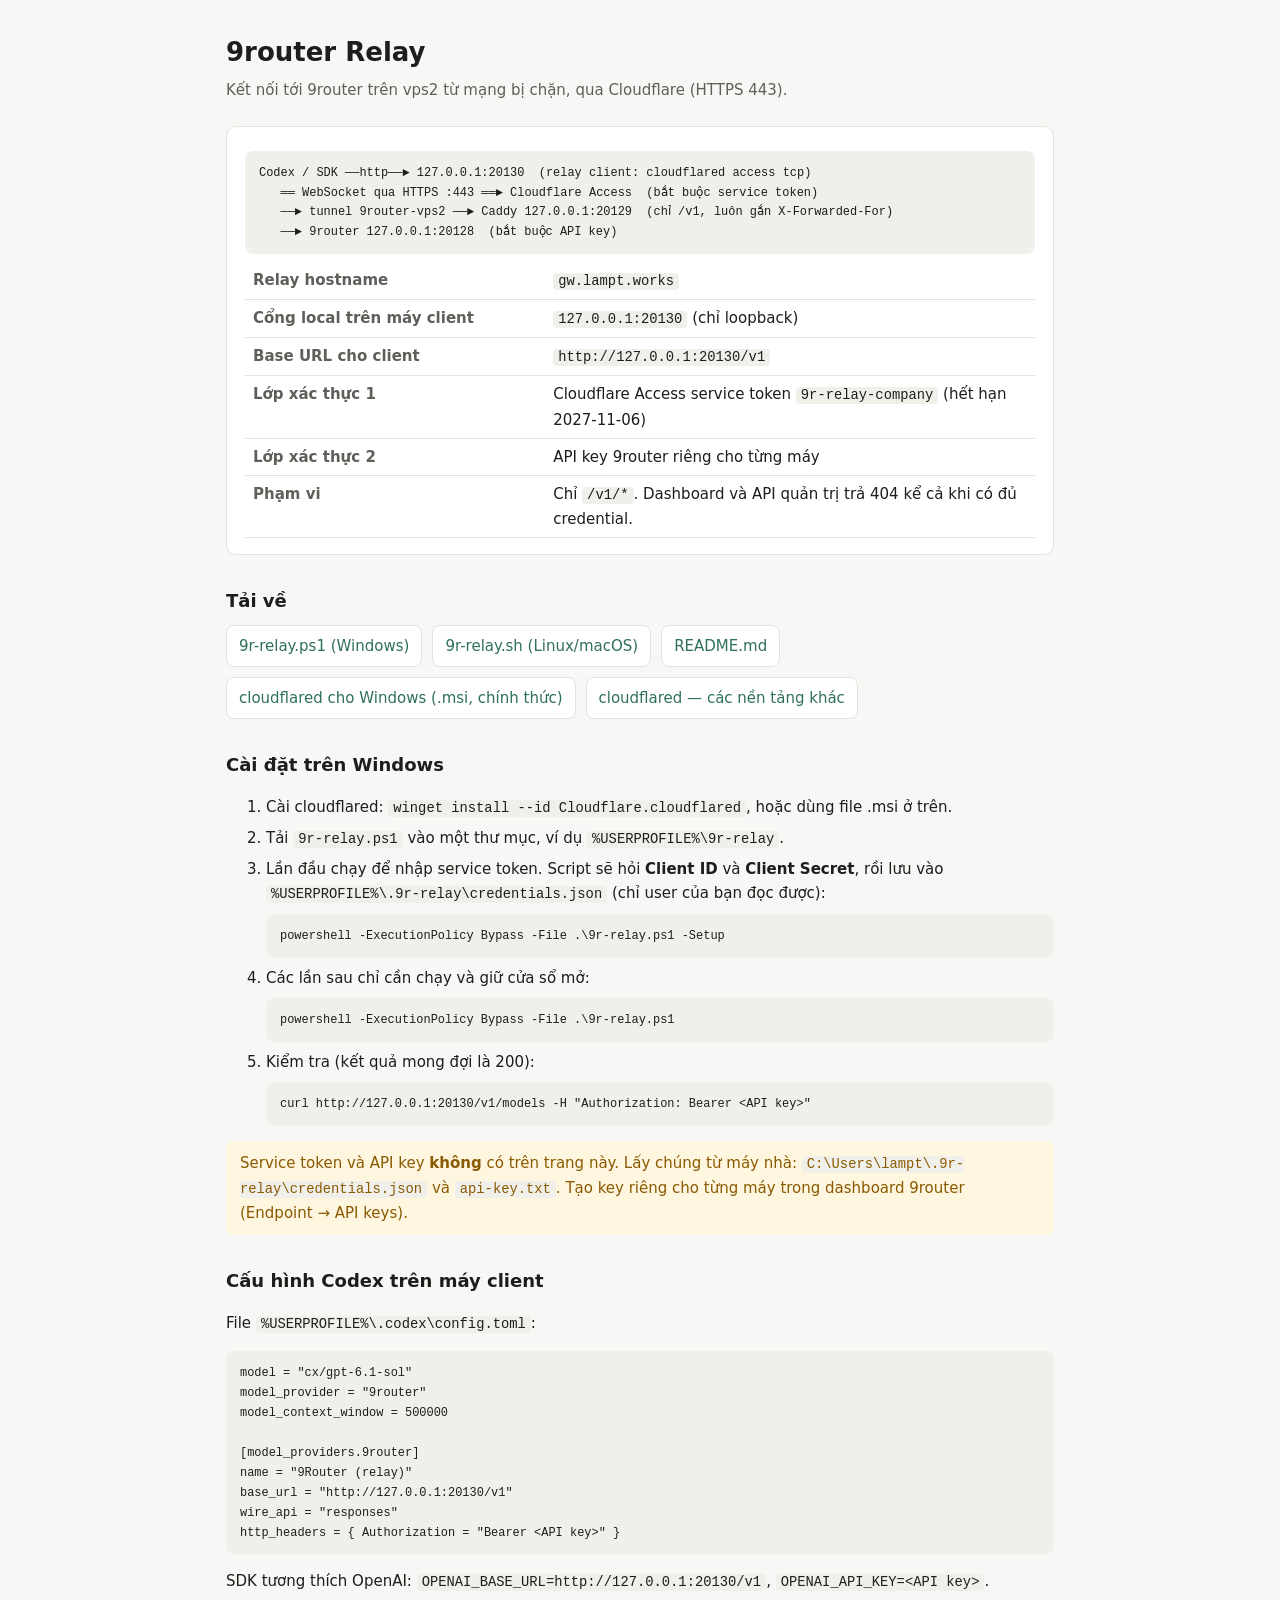
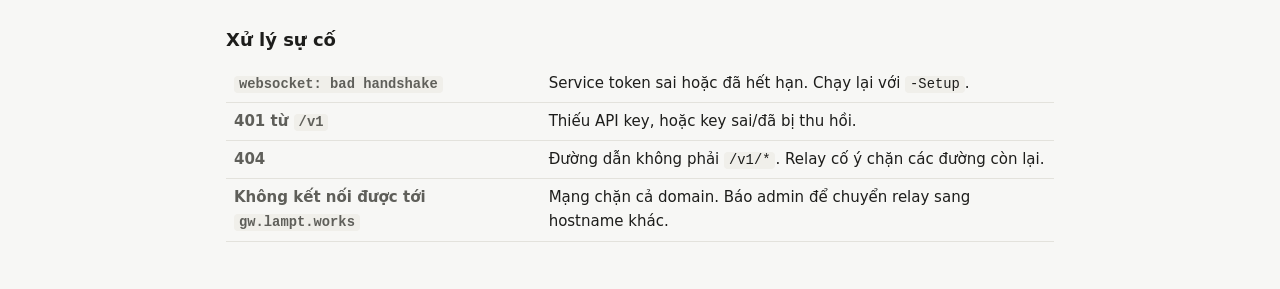
==== deploy/vps/manage/relay/index.html @ c33e1a71 "feat(deploy): Cockpit admin on manage.lampt.works with 9router/relay page - Cockpit bound to loopbac" ====
<!doctype html>
<html lang="vi">
<head>
<meta charset="utf-8">
<meta name="viewport" content="width=device-width, initial-scale=1">
<title>9router Relay</title>
<style>
:root{--bg:#f7f7f5;--fg:#1d1d1b;--muted:#5f5f5a;--card:#fff;--line:#e3e2dc;--accent:#2f6f5e;--code:#f0efea;--warn:#8a5a00;--warnbg:#fff6e0}
@media (prefers-color-scheme:dark){:root:not([data-theme="light"]){--bg:#161615;--fg:#ecebe6;--muted:#a5a49c;--card:#1f1f1d;--line:#33332f;--accent:#7cc4ad;--code:#2a2a27;--warn:#f2c46b;--warnbg:#2e2614}}
:root[data-theme="dark"]{--bg:#161615;--fg:#ecebe6;--muted:#a5a49c;--card:#1f1f1d;--line:#33332f;--accent:#7cc4ad;--code:#2a2a27;--warn:#f2c46b;--warnbg:#2e2614}
*{box-sizing:border-box}
body{margin:0;background:var(--bg);color:var(--fg);font:15px/1.6 system-ui,-apple-system,"Segoe UI",Roboto,sans-serif}
main{max-width:860px;margin:0 auto;padding:32px 16px 64px}
h1{font-size:26px;margin:0 0 4px}h2{font-size:18px;margin:32px 0 10px}
.sub{color:var(--muted);margin:0 0 24px}
.card{background:var(--card);border:1px solid var(--line);border-radius:10px;padding:16px 18px;margin:12px 0}
pre{background:var(--code);border-radius:8px;padding:12px 14px;overflow-x:auto;font:13px/1.5 ui-monospace,SFMono-Regular,Consolas,monospace;margin:8px 0}
code{font-family:ui-monospace,SFMono-Regular,Consolas,monospace;font-size:.92em;background:var(--code);padding:1px 5px;border-radius:4px}
pre code{background:none;padding:0}
table{border-collapse:collapse;width:100%}
td,th{text-align:left;padding:6px 8px;border-bottom:1px solid var(--line);vertical-align:top}
th{color:var(--muted);font-weight:600;width:38%}
a{color:var(--accent)}
.dl{display:flex;flex-wrap:wrap;gap:10px}
.dl a{display:inline-block;border:1px solid var(--line);background:var(--card);border-radius:8px;padding:8px 12px;text-decoration:none}
.warn{background:var(--warnbg);color:var(--warn);border-radius:8px;padding:10px 14px}
ol li{margin:6px 0}
</style>
</head>
<body>
<main>
<h1>9router Relay</h1>
<p class="sub">Kết nối tới 9router trên vps2 từ mạng bị chặn, qua Cloudflare (HTTPS 443).</p>

<div class="card">
<pre><code>Codex / SDK ──http──► 127.0.0.1:20130  (relay client: cloudflared access tcp)
   ══ WebSocket qua HTTPS :443 ══► Cloudflare Access  (bắt buộc service token)
   ──► tunnel 9router-vps2 ──► Caddy 127.0.0.1:20129  (chỉ /v1, luôn gắn X-Forwarded-For)
   ──► 9router 127.0.0.1:20128  (bắt buộc API key)</code></pre>
<table>
<tr><th>Relay hostname</th><td><code>gw.lampt.works</code></td></tr>
<tr><th>Cổng local trên máy client</th><td><code>127.0.0.1:20130</code> (chỉ loopback)</td></tr>
<tr><th>Base URL cho client</th><td><code>http://127.0.0.1:20130/v1</code></td></tr>
<tr><th>Lớp xác thực 1</th><td>Cloudflare Access service token <code>9r-relay-company</code> (hết hạn 2027-11-06)</td></tr>
<tr><th>Lớp xác thực 2</th><td>API key 9router riêng cho từng máy</td></tr>
<tr><th>Phạm vi</th><td>Chỉ <code>/v1/*</code>. Dashboard và API quản trị trả 404 kể cả khi có đủ credential.</td></tr>
</table>
</div>

<h2>Tải về</h2>
<div class="dl">
<a href="download/9r-relay.ps1" download>9r-relay.ps1 (Windows)</a>
<a href="download/9r-relay.sh" download>9r-relay.sh (Linux/macOS)</a>
<a href="download/README.md" download>README.md</a>
<a href="https://github.com/cloudflare/cloudflared/releases/latest/download/cloudflared-windows-amd64.msi">cloudflared cho Windows (.msi, chính thức)</a>
<a href="https://github.com/cloudflare/cloudflared/releases/latest">cloudflared — các nền tảng khác</a>
</div>

<h2>Cài đặt trên Windows</h2>
<ol>
<li>Cài cloudflared: <code>winget install --id Cloudflare.cloudflared</code>, hoặc dùng file .msi ở trên.</li>
<li>Tải <code>9r-relay.ps1</code> vào một thư mục, ví dụ <code>%USERPROFILE%\9r-relay</code>.</li>
<li>Lần đầu chạy để nhập service token. Script sẽ hỏi <b>Client ID</b> và <b>Client Secret</b>, rồi lưu vào <code>%USERPROFILE%\.9r-relay\credentials.json</code> (chỉ user của bạn đọc được):
<pre><code>powershell -ExecutionPolicy Bypass -File .\9r-relay.ps1 -Setup</code></pre></li>
<li>Các lần sau chỉ cần chạy và giữ cửa sổ mở:
<pre><code>powershell -ExecutionPolicy Bypass -File .\9r-relay.ps1</code></pre></li>
<li>Kiểm tra (kết quả mong đợi là 200):
<pre><code>curl http://127.0.0.1:20130/v1/models -H "Authorization: Bearer &lt;API key&gt;"</code></pre></li>
</ol>
<p class="warn">Service token và API key <b>không</b> có trên trang này. Lấy chúng từ máy nhà: <code>C:\Users\lampt\.9r-relay\credentials.json</code> và <code>api-key.txt</code>. Tạo key riêng cho từng máy trong dashboard 9router (Endpoint → API keys).</p>

<h2>Cấu hình Codex trên máy client</h2>
<p>File <code>%USERPROFILE%\.codex\config.toml</code>:</p>
<pre><code>model = "cx/gpt-6.1-sol"
model_provider = "9router"
model_context_window = 500000

[model_providers.9router]
name = "9Router (relay)"
base_url = "http://127.0.0.1:20130/v1"
wire_api = "responses"
http_headers = { Authorization = "Bearer &lt;API key&gt;" }</code></pre>
<p>SDK tương thích OpenAI: <code>OPENAI_BASE_URL=http://127.0.0.1:20130/v1</code>, <code>OPENAI_API_KEY=&lt;API key&gt;</code>.</p>

<h2>Xử lý sự cố</h2>
<table>
<tr><th><code>websocket: bad handshake</code></th><td>Service token sai hoặc đã hết hạn. Chạy lại với <code>-Setup</code>.</td></tr>
<tr><th>401 từ <code>/v1</code></th><td>Thiếu API key, hoặc key sai/đã bị thu hồi.</td></tr>
<tr><th>404</th><td>Đường dẫn không phải <code>/v1/*</code>. Relay cố ý chặn các đường còn lại.</td></tr>
<tr><th>Không kết nối được tới <code>gw.lampt.works</code></th><td>Mạng chặn cả domain. Báo admin để chuyển relay sang hostname khác.</td></tr>
</table>
</main>
</body>
</html>
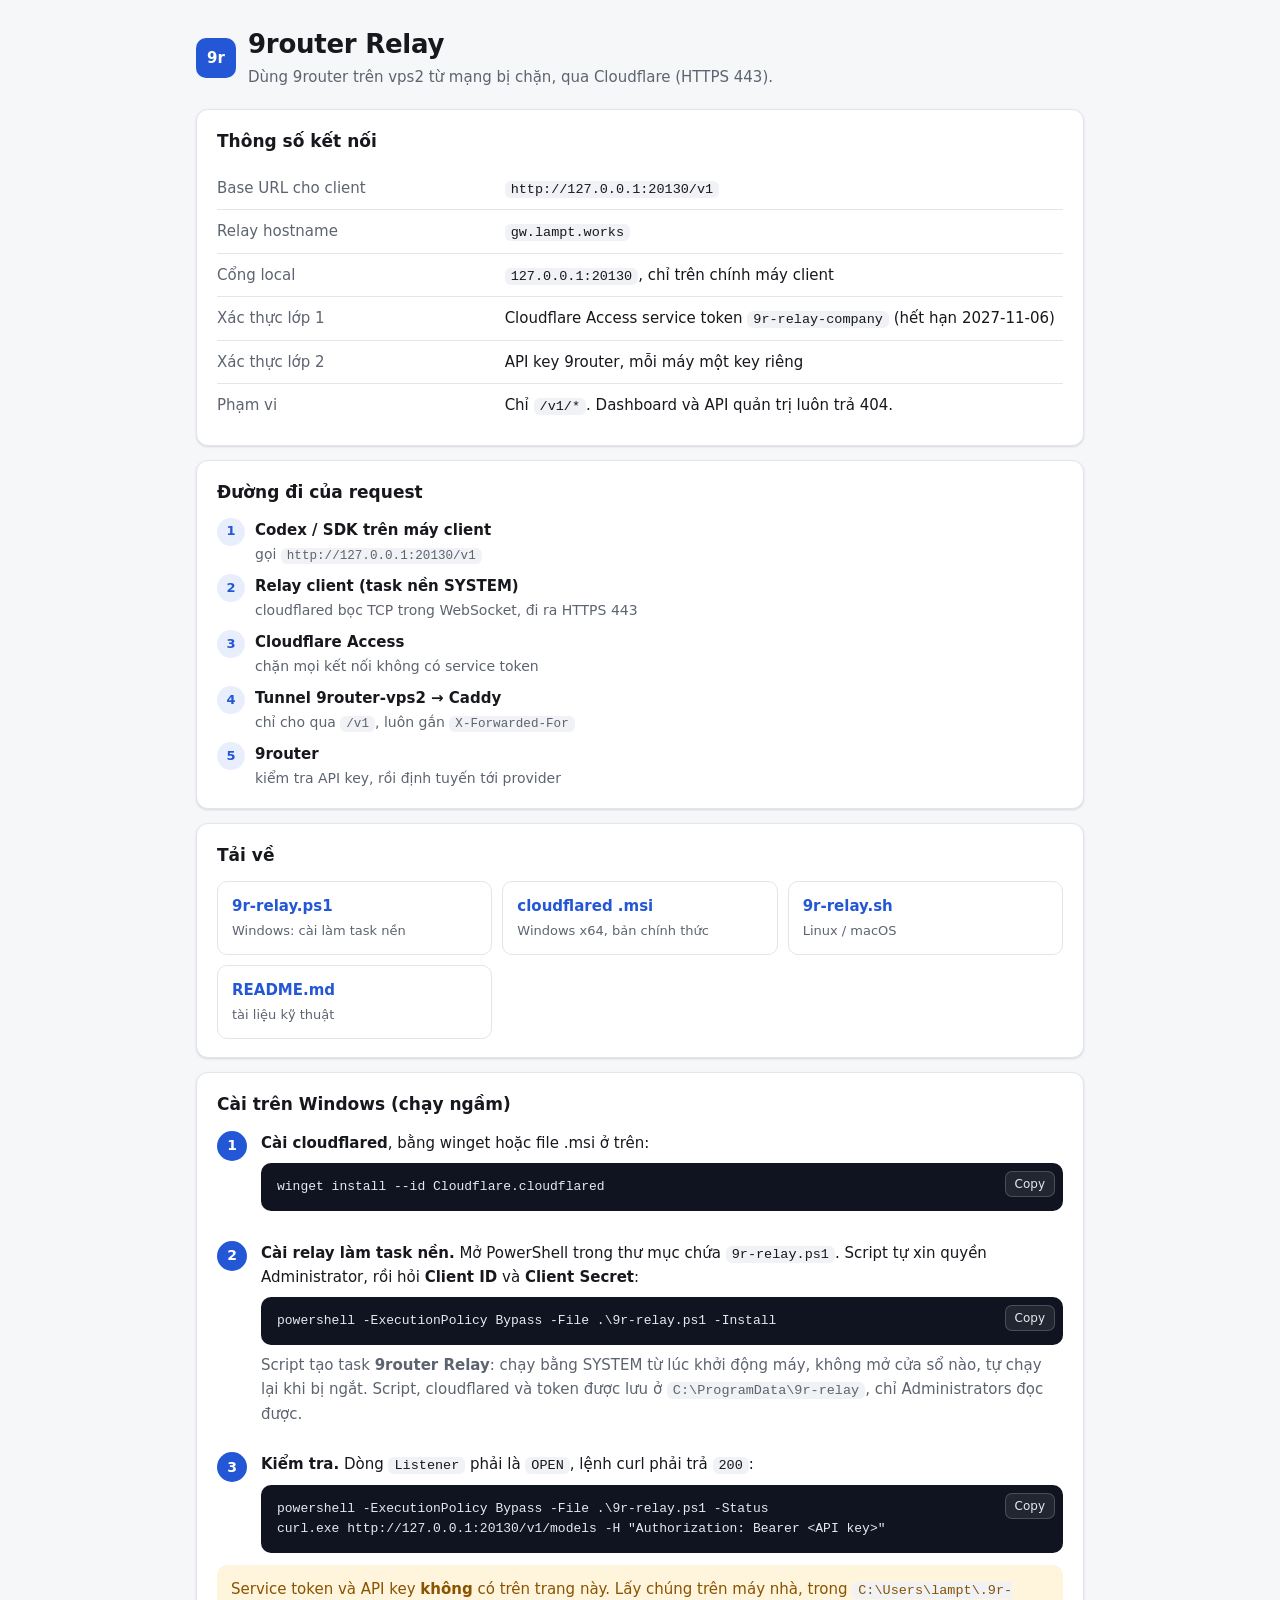
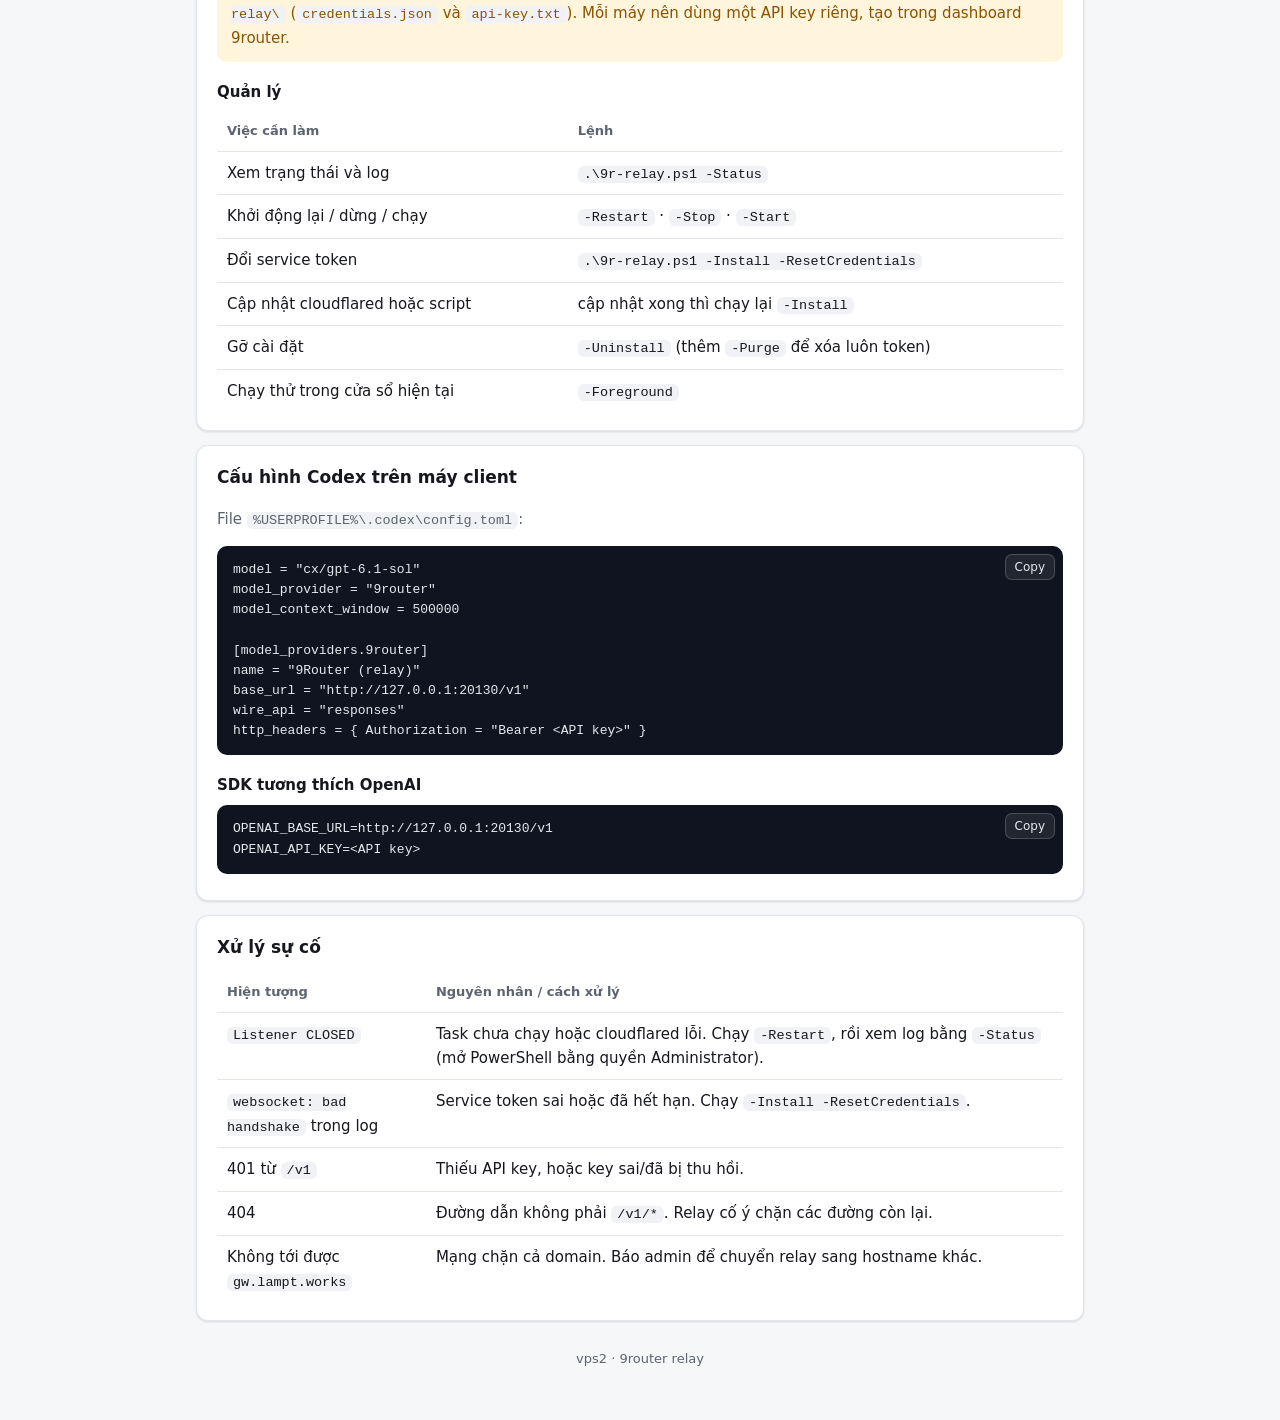
==== commit 44d15883: "feat(deploy): relay client as hidden SYSTEM task; restyle relay/Cockpit pages - 9r-relay.ps1: -Insta" ====
--- a/deploy/vps/manage/relay/index.html
+++ b/deploy/vps/manage/relay/index.html
@@ -4,74 +4,95 @@
 <meta charset="utf-8">
 <meta name="viewport" content="width=device-width, initial-scale=1">
 <title>9router Relay</title>
-<style>
-:root{--bg:#f7f7f5;--fg:#1d1d1b;--muted:#5f5f5a;--card:#fff;--line:#e3e2dc;--accent:#2f6f5e;--code:#f0efea;--warn:#8a5a00;--warnbg:#fff6e0}
-@media (prefers-color-scheme:dark){:root:not([data-theme="light"]){--bg:#161615;--fg:#ecebe6;--muted:#a5a49c;--card:#1f1f1d;--line:#33332f;--accent:#7cc4ad;--code:#2a2a27;--warn:#f2c46b;--warnbg:#2e2614}}
-:root[data-theme="dark"]{--bg:#161615;--fg:#ecebe6;--muted:#a5a49c;--card:#1f1f1d;--line:#33332f;--accent:#7cc4ad;--code:#2a2a27;--warn:#f2c46b;--warnbg:#2e2614}
-*{box-sizing:border-box}
-body{margin:0;background:var(--bg);color:var(--fg);font:15px/1.6 system-ui,-apple-system,"Segoe UI",Roboto,sans-serif}
-main{max-width:860px;margin:0 auto;padding:32px 16px 64px}
-h1{font-size:26px;margin:0 0 4px}h2{font-size:18px;margin:32px 0 10px}
-.sub{color:var(--muted);margin:0 0 24px}
-.card{background:var(--card);border:1px solid var(--line);border-radius:10px;padding:16px 18px;margin:12px 0}
-pre{background:var(--code);border-radius:8px;padding:12px 14px;overflow-x:auto;font:13px/1.5 ui-monospace,SFMono-Regular,Consolas,monospace;margin:8px 0}
-code{font-family:ui-monospace,SFMono-Regular,Consolas,monospace;font-size:.92em;background:var(--code);padding:1px 5px;border-radius:4px}
-pre code{background:none;padding:0}
-table{border-collapse:collapse;width:100%}
-td,th{text-align:left;padding:6px 8px;border-bottom:1px solid var(--line);vertical-align:top}
-th{color:var(--muted);font-weight:600;width:38%}
-a{color:var(--accent)}
-.dl{display:flex;flex-wrap:wrap;gap:10px}
-.dl a{display:inline-block;border:1px solid var(--line);background:var(--card);border-radius:8px;padding:8px 12px;text-decoration:none}
-.warn{background:var(--warnbg);color:var(--warn);border-radius:8px;padding:10px 14px}
-ol li{margin:6px 0}
-</style>
+<link rel="stylesheet" href="assets/site.css">
+<script src="assets/copy.js" defer></script>
 </head>
 <body>
-<main>
-<h1>9router Relay</h1>
-<p class="sub">Kết nối tới 9router trên vps2 từ mạng bị chặn, qua Cloudflare (HTTPS 443).</p>
+<div class="wrap">
 
-<div class="card">
-<pre><code>Codex / SDK ──http──► 127.0.0.1:20130  (relay client: cloudflared access tcp)
-   ══ WebSocket qua HTTPS :443 ══► Cloudflare Access  (bắt buộc service token)
-   ──► tunnel 9router-vps2 ──► Caddy 127.0.0.1:20129  (chỉ /v1, luôn gắn X-Forwarded-For)
-   ──► 9router 127.0.0.1:20128  (bắt buộc API key)</code></pre>
-<table>
-<tr><th>Relay hostname</th><td><code>gw.lampt.works</code></td></tr>
-<tr><th>Cổng local trên máy client</th><td><code>127.0.0.1:20130</code> (chỉ loopback)</td></tr>
-<tr><th>Base URL cho client</th><td><code>http://127.0.0.1:20130/v1</code></td></tr>
-<tr><th>Lớp xác thực 1</th><td>Cloudflare Access service token <code>9r-relay-company</code> (hết hạn 2027-11-06)</td></tr>
-<tr><th>Lớp xác thực 2</th><td>API key 9router riêng cho từng máy</td></tr>
-<tr><th>Phạm vi</th><td>Chỉ <code>/v1/*</code>. Dashboard và API quản trị trả 404 kể cả khi có đủ credential.</td></tr>
-</table>
-</div>
+<header class="hero">
+  <div class="brand">
+    <div class="logo">9r</div>
+    <div>
+      <h1>9router Relay</h1>
+      <p>Dùng 9router trên vps2 từ mạng bị chặn, qua Cloudflare (HTTPS 443).</p>
+    </div>
+  </div>
+</header>
 
-<h2>Tải về</h2>
-<div class="dl">
-<a href="download/9r-relay.ps1" download>9r-relay.ps1 (Windows)</a>
-<a href="download/9r-relay.sh" download>9r-relay.sh (Linux/macOS)</a>
-<a href="download/README.md" download>README.md</a>
-<a href="https://github.com/cloudflare/cloudflared/releases/latest/download/cloudflared-windows-amd64.msi">cloudflared cho Windows (.msi, chính thức)</a>
-<a href="https://github.com/cloudflare/cloudflared/releases/latest">cloudflared — các nền tảng khác</a>
-</div>
+<section class="card">
+  <h2>Thông số kết nối</h2>
+  <dl class="kv">
+    <dt>Base URL cho client</dt><dd><code>http://127.0.0.1:20130/v1</code></dd>
+    <dt>Relay hostname</dt><dd><code>gw.lampt.works</code></dd>
+    <dt>Cổng local</dt><dd><code>127.0.0.1:20130</code>, chỉ trên chính máy client</dd>
+    <dt>Xác thực lớp 1</dt><dd>Cloudflare Access service token <code>9r-relay-company</code> (hết hạn 2027-11-06)</dd>
+    <dt>Xác thực lớp 2</dt><dd>API key 9router, mỗi máy một key riêng</dd>
+    <dt>Phạm vi</dt><dd>Chỉ <code>/v1/*</code>. Dashboard và API quản trị luôn trả 404.</dd>
+  </dl>
+</section>
 
-<h2>Cài đặt trên Windows</h2>
-<ol>
-<li>Cài cloudflared: <code>winget install --id Cloudflare.cloudflared</code>, hoặc dùng file .msi ở trên.</li>
-<li>Tải <code>9r-relay.ps1</code> vào một thư mục, ví dụ <code>%USERPROFILE%\9r-relay</code>.</li>
-<li>Lần đầu chạy để nhập service token. Script sẽ hỏi <b>Client ID</b> và <b>Client Secret</b>, rồi lưu vào <code>%USERPROFILE%\.9r-relay\credentials.json</code> (chỉ user của bạn đọc được):
-<pre><code>powershell -ExecutionPolicy Bypass -File .\9r-relay.ps1 -Setup</code></pre></li>
-<li>Các lần sau chỉ cần chạy và giữ cửa sổ mở:
-<pre><code>powershell -ExecutionPolicy Bypass -File .\9r-relay.ps1</code></pre></li>
-<li>Kiểm tra (kết quả mong đợi là 200):
-<pre><code>curl http://127.0.0.1:20130/v1/models -H "Authorization: Bearer &lt;API key&gt;"</code></pre></li>
-</ol>
-<p class="warn">Service token và API key <b>không</b> có trên trang này. Lấy chúng từ máy nhà: <code>C:\Users\lampt\.9r-relay\credentials.json</code> và <code>api-key.txt</code>. Tạo key riêng cho từng máy trong dashboard 9router (Endpoint → API keys).</p>
+<section class="card">
+  <h2>Đường đi của request</h2>
+  <ol class="flow">
+    <li><div class="n">1</div><div><b>Codex / SDK trên máy client</b><span>gọi <code>http://127.0.0.1:20130/v1</code></span></div></li>
+    <li><div class="n">2</div><div><b>Relay client (task nền SYSTEM)</b><span>cloudflared bọc TCP trong WebSocket, đi ra HTTPS 443</span></div></li>
+    <li><div class="n">3</div><div><b>Cloudflare Access</b><span>chặn mọi kết nối không có service token</span></div></li>
+    <li><div class="n">4</div><div><b>Tunnel 9router-vps2 → Caddy</b><span>chỉ cho qua <code>/v1</code>, luôn gắn <code>X-Forwarded-For</code></span></div></li>
+    <li><div class="n">5</div><div><b>9router</b><span>kiểm tra API key, rồi định tuyến tới provider</span></div></li>
+  </ol>
+</section>
 
-<h2>Cấu hình Codex trên máy client</h2>
-<p>File <code>%USERPROFILE%\.codex\config.toml</code>:</p>
-<pre><code>model = "cx/gpt-6.1-sol"
+<section class="card">
+  <h2>Tải về</h2>
+  <div class="dl">
+    <a href="download/9r-relay.ps1" download><b>9r-relay.ps1</b><span>Windows: cài làm task nền</span></a>
+    <a href="https://github.com/cloudflare/cloudflared/releases/latest/download/cloudflared-windows-amd64.msi"><b>cloudflared .msi</b><span>Windows x64, bản chính thức</span></a>
+    <a href="download/9r-relay.sh" download><b>9r-relay.sh</b><span>Linux / macOS</span></a>
+    <a href="download/README.md" download><b>README.md</b><span>tài liệu kỹ thuật</span></a>
+  </div>
+</section>
+
+<section class="card">
+  <h2>Cài trên Windows (chạy ngầm)</h2>
+  <ol class="steps">
+    <li>
+      <p><b>Cài cloudflared</b>, bằng winget hoặc file .msi ở trên:</p>
+      <div class="code"><pre><code>winget install --id Cloudflare.cloudflared</code></pre></div>
+    </li>
+    <li>
+      <p><b>Cài relay làm task nền.</b> Mở PowerShell trong thư mục chứa <code>9r-relay.ps1</code>. Script tự xin quyền Administrator, rồi hỏi <b>Client ID</b> và <b>Client Secret</b>:</p>
+      <div class="code"><pre><code>powershell -ExecutionPolicy Bypass -File .\9r-relay.ps1 -Install</code></pre></div>
+      <p class="muted">Script tạo task <b>9router Relay</b>: chạy bằng SYSTEM từ lúc khởi động máy, không mở cửa sổ nào, tự chạy lại khi bị ngắt. Script, cloudflared và token được lưu ở <code>C:\ProgramData\9r-relay</code>, chỉ Administrators đọc được.</p>
+    </li>
+    <li>
+      <p><b>Kiểm tra.</b> Dòng <code>Listener</code> phải là <code>OPEN</code>, lệnh curl phải trả <code>200</code>:</p>
+      <div class="code"><pre><code>powershell -ExecutionPolicy Bypass -File .\9r-relay.ps1 -Status
+curl.exe http://127.0.0.1:20130/v1/models -H "Authorization: Bearer &lt;API key&gt;"</code></pre></div>
+    </li>
+  </ol>
+  <p class="note">Service token và API key <b>không</b> có trên trang này. Lấy chúng trên máy nhà, trong <code>C:\Users\lampt\.9r-relay\</code> (<code>credentials.json</code> và <code>api-key.txt</code>). Mỗi máy nên dùng một API key riêng, tạo trong dashboard 9router.</p>
+
+  <h3>Quản lý</h3>
+  <div class="table-scroll">
+  <table>
+    <thead><tr><th>Việc cần làm</th><th>Lệnh</th></tr></thead>
+    <tbody>
+      <tr><td>Xem trạng thái và log</td><td><code>.\9r-relay.ps1 -Status</code></td></tr>
+      <tr><td>Khởi động lại / dừng / chạy</td><td><code>-Restart</code> · <code>-Stop</code> · <code>-Start</code></td></tr>
+      <tr><td>Đổi service token</td><td><code>.\9r-relay.ps1 -Install -ResetCredentials</code></td></tr>
+      <tr><td>Cập nhật cloudflared hoặc script</td><td>cập nhật xong thì chạy lại <code>-Install</code></td></tr>
+      <tr><td>Gỡ cài đặt</td><td><code>-Uninstall</code> (thêm <code>-Purge</code> để xóa luôn token)</td></tr>
+      <tr><td>Chạy thử trong cửa sổ hiện tại</td><td><code>-Foreground</code></td></tr>
+    </tbody>
+  </table>
+  </div>
+</section>
+
+<section class="card">
+  <h2>Cấu hình Codex trên máy client</h2>
+  <p class="muted">File <code>%USERPROFILE%\.codex\config.toml</code>:</p>
+  <div class="code"><pre><code>model = "cx/gpt-6.1-sol"
 model_provider = "9router"
 model_context_window = 500000
 
@@ -79,16 +100,29 @@
 name = "9Router (relay)"
 base_url = "http://127.0.0.1:20130/v1"
 wire_api = "responses"
-http_headers = { Authorization = "Bearer &lt;API key&gt;" }</code></pre>
-<p>SDK tương thích OpenAI: <code>OPENAI_BASE_URL=http://127.0.0.1:20130/v1</code>, <code>OPENAI_API_KEY=&lt;API key&gt;</code>.</p>
+http_headers = { Authorization = "Bearer &lt;API key&gt;" }</code></pre></div>
+  <h3>SDK tương thích OpenAI</h3>
+  <div class="code"><pre><code>OPENAI_BASE_URL=http://127.0.0.1:20130/v1
+OPENAI_API_KEY=&lt;API key&gt;</code></pre></div>
+</section>
 
-<h2>Xử lý sự cố</h2>
-<table>
-<tr><th><code>websocket: bad handshake</code></th><td>Service token sai hoặc đã hết hạn. Chạy lại với <code>-Setup</code>.</td></tr>
-<tr><th>401 từ <code>/v1</code></th><td>Thiếu API key, hoặc key sai/đã bị thu hồi.</td></tr>
-<tr><th>404</th><td>Đường dẫn không phải <code>/v1/*</code>. Relay cố ý chặn các đường còn lại.</td></tr>
-<tr><th>Không kết nối được tới <code>gw.lampt.works</code></th><td>Mạng chặn cả domain. Báo admin để chuyển relay sang hostname khác.</td></tr>
-</table>
-</main>
+<section class="card">
+  <h2>Xử lý sự cố</h2>
+  <div class="table-scroll">
+  <table>
+    <thead><tr><th>Hiện tượng</th><th>Nguyên nhân / cách xử lý</th></tr></thead>
+    <tbody>
+      <tr><td><code>Listener CLOSED</code></td><td>Task chưa chạy hoặc cloudflared lỗi. Chạy <code>-Restart</code>, rồi xem log bằng <code>-Status</code> (mở PowerShell bằng quyền Administrator).</td></tr>
+      <tr><td><code>websocket: bad handshake</code> trong log</td><td>Service token sai hoặc đã hết hạn. Chạy <code>-Install -ResetCredentials</code>.</td></tr>
+      <tr><td>401 từ <code>/v1</code></td><td>Thiếu API key, hoặc key sai/đã bị thu hồi.</td></tr>
+      <tr><td>404</td><td>Đường dẫn không phải <code>/v1/*</code>. Relay cố ý chặn các đường còn lại.</td></tr>
+      <tr><td>Không tới được <code>gw.lampt.works</code></td><td>Mạng chặn cả domain. Báo admin để chuyển relay sang hostname khác.</td></tr>
+    </tbody>
+  </table>
+  </div>
+</section>
+
+<footer>vps2 · 9router relay</footer>
+</div>
 </body>
 </html>
--- a/deploy/vps/manage/relay/assets/site.css
+++ b/deploy/vps/manage/relay/assets/site.css
@@ -0,0 +1,123 @@
+/* Shared style for /relay/ and the Cockpit "9router & Relay" page.
+   External file on purpose: Cockpit's CSP (default-src 'self') blocks inline <style>. */
+:root {
+  --bg: #f6f7f9; --surface: #ffffff; --surface-2: #f0f2f5; --line: #e2e5ea;
+  --fg: #16181d; --muted: #5d6470; --accent: #2457d6; --accent-soft: #e8eefc;
+  --ok: #1f7a4d; --ok-soft: #e3f4ea; --bad: #b42318; --bad-soft: #fde8e6;
+  --warn: #8a5300; --warn-soft: #fff4dc;
+  --code-bg: #0f1420; --code-fg: #e6e9ef;
+  --radius: 12px; --shadow: 0 1px 2px rgba(16, 24, 40, .06), 0 1px 3px rgba(16, 24, 40, .08);
+  --mono: ui-monospace, SFMono-Regular, "Cascadia Code", Consolas, monospace;
+}
+@media (prefers-color-scheme: dark) {
+  :root:not([data-theme="light"]) {
+    --bg: #0e1116; --surface: #161a21; --surface-2: #1d222b; --line: #2a303b;
+    --fg: #e8eaee; --muted: #9aa3b2; --accent: #7aa2ff; --accent-soft: #1c2742;
+    --ok: #5fd39a; --ok-soft: #12291e; --bad: #ff8a80; --bad-soft: #2d1614;
+    --warn: #f3c56b; --warn-soft: #2b2312; --code-bg: #0a0d12; --code-fg: #e6e9ef;
+    --shadow: none;
+  }
+}
+:root[data-theme="dark"], html.pf-v6-theme-dark, html.pf-v5-theme-dark {
+  --bg: #0e1116; --surface: #161a21; --surface-2: #1d222b; --line: #2a303b;
+  --fg: #e8eaee; --muted: #9aa3b2; --accent: #7aa2ff; --accent-soft: #1c2742;
+  --ok: #5fd39a; --ok-soft: #12291e; --bad: #ff8a80; --bad-soft: #2d1614;
+  --warn: #f3c56b; --warn-soft: #2b2312; --code-bg: #0a0d12; --code-fg: #e6e9ef;
+  --shadow: none;
+}
+
+* { box-sizing: border-box; }
+html { -webkit-text-size-adjust: 100%; }
+body {
+  margin: 0; background: var(--bg); color: var(--fg);
+  font: 15px/1.6 system-ui, -apple-system, "Segoe UI", Roboto, "Helvetica Neue", Arial, sans-serif;
+}
+.wrap { max-width: 920px; margin: 0 auto; padding: 28px 16px 64px; }
+a { color: var(--accent); text-decoration: none; } a:hover { text-decoration: underline; }
+
+/* header */
+.hero { display: flex; align-items: flex-start; justify-content: space-between; gap: 16px; flex-wrap: wrap; margin-bottom: 20px; }
+.hero h1 { font-size: 26px; line-height: 1.25; margin: 0 0 4px; letter-spacing: -.01em; }
+.hero p { margin: 0; color: var(--muted); }
+.brand { display: flex; gap: 12px; align-items: center; }
+.logo { width: 40px; height: 40px; border-radius: 10px; background: var(--accent); color: #fff; display: grid; place-items: center; font-weight: 700; flex: none; }
+
+/* cards & sections */
+.card { background: var(--surface); border: 1px solid var(--line); border-radius: var(--radius); box-shadow: var(--shadow); padding: 18px 20px; margin: 14px 0; }
+.card > h2:first-child { margin-top: 0; }
+h2 { font-size: 17px; margin: 0 0 12px; }
+h3 { font-size: 15px; margin: 18px 0 8px; }
+.muted { color: var(--muted); }
+.grid { display: grid; gap: 14px; grid-template-columns: repeat(auto-fit, minmax(240px, 1fr)); }
+.grid .card { margin: 0; }
+
+/* key/value list */
+.kv { display: grid; grid-template-columns: minmax(140px, 34%) 1fr; gap: 0; margin: 0; }
+.kv dt, .kv dd { margin: 0; padding: 9px 0; border-top: 1px solid var(--line); }
+.kv dt { color: var(--muted); padding-right: 12px; }
+.kv dt:first-of-type, .kv dt:first-of-type + dd { border-top: 0; }
+@media (max-width: 560px) { .kv { grid-template-columns: 1fr; } .kv dd { border-top: 0; padding-top: 0; } }
+
+/* pills */
+.pill { display: inline-flex; align-items: center; gap: 6px; font-size: 13px; font-weight: 600; padding: 3px 10px; border-radius: 999px; background: var(--surface-2); color: var(--muted); white-space: nowrap; }
+.pill::before { content: ""; width: 8px; height: 8px; border-radius: 50%; background: currentColor; }
+.pill.ok { background: var(--ok-soft); color: var(--ok); }
+.pill.bad { background: var(--bad-soft); color: var(--bad); }
+
+/* flow diagram */
+.flow { list-style: none; margin: 0; padding: 0; display: grid; gap: 8px; }
+.flow li { display: grid; grid-template-columns: 28px 1fr; gap: 10px; align-items: start; }
+.flow .n { width: 28px; height: 28px; border-radius: 50%; background: var(--accent-soft); color: var(--accent); display: grid; place-items: center; font-weight: 700; font-size: 13px; }
+.flow b { display: block; }
+.flow span { color: var(--muted); font-size: 14px; }
+
+/* steps */
+.steps { counter-reset: s; list-style: none; padding: 0; margin: 0; }
+.steps > li { counter-increment: s; position: relative; padding: 0 0 18px 44px; }
+.steps > li::before { content: counter(s); position: absolute; left: 0; top: 0; width: 30px; height: 30px; border-radius: 50%; background: var(--accent); color: #fff; display: grid; place-items: center; font-weight: 700; font-size: 14px; }
+.steps > li:last-child { padding-bottom: 0; }
+.steps p { margin: 4px 0; }
+
+/* code */
+code { font-family: var(--mono); font-size: .9em; background: var(--surface-2); padding: 1px 6px; border-radius: 6px; overflow-wrap: anywhere; }
+.code { position: relative; margin: 8px 0; }
+.code pre { margin: 0; background: var(--code-bg); color: var(--code-fg); border-radius: 10px; padding: 14px 16px; overflow-x: auto; font: 13px/1.55 var(--mono); }
+.code pre code { background: none; padding: 0; color: inherit; font-size: inherit; }
+.copy { position: absolute; top: 8px; right: 8px; font: 12px/1 system-ui, sans-serif; padding: 6px 9px; border-radius: 7px; border: 1px solid rgba(255,255,255,.18); background: rgba(255,255,255,.08); color: #e6e9ef; cursor: pointer; }
+.copy:hover { background: rgba(255,255,255,.16); }
+
+/* buttons & downloads */
+.btn { display: inline-flex; align-items: center; gap: 8px; padding: 9px 14px; border-radius: 9px; border: 1px solid var(--line); background: var(--surface); color: var(--fg); font: 600 14px/1.2 inherit; font-family: inherit; cursor: pointer; text-decoration: none; }
+.btn:hover { background: var(--surface-2); text-decoration: none; }
+.btn.primary { background: var(--accent); border-color: var(--accent); color: #fff; }
+.btn.primary:hover { filter: brightness(1.07); }
+.btn:disabled { opacity: .6; cursor: progress; }
+.actions { display: flex; gap: 8px; flex-wrap: wrap; margin-top: 12px; }
+.dl { display: grid; gap: 10px; grid-template-columns: repeat(auto-fit, minmax(210px, 1fr)); }
+.dl a { display: block; padding: 12px 14px; border: 1px solid var(--line); border-radius: 10px; background: var(--surface); color: var(--fg); }
+.dl a:hover { border-color: var(--accent); text-decoration: none; }
+.dl a b { display: block; color: var(--accent); }
+.dl a span { font-size: 13px; color: var(--muted); }
+
+/* callouts & tables */
+.note { border-radius: 10px; padding: 12px 14px; background: var(--warn-soft); color: var(--warn); margin: 12px 0 0; }
+.note b { color: inherit; }
+table { width: 100%; border-collapse: collapse; }
+th, td { text-align: left; padding: 9px 10px; border-top: 1px solid var(--line); vertical-align: top; }
+thead th { border-top: 0; color: var(--muted); font-weight: 600; font-size: 13px; }
+.table-scroll { overflow-x: auto; }
+pre.out { background: var(--surface-2); color: var(--fg); border-radius: 10px; padding: 12px 14px; font: 13px/1.5 var(--mono); overflow-x: auto; margin: 0; white-space: pre-wrap; }
+footer { margin-top: 28px; color: var(--muted); font-size: 13px; text-align: center; }
+
+/* Grid/flex children default to min-width:auto and grow to fit long code lines;
+   let them shrink so wide <pre> blocks scroll inside the card instead of the page. */
+.card, .grid > *, .steps > li, .flow li > div, .kv dt, .kv dd, .hero > *, .brand > div { min-width: 0; }
+.kv { grid-template-columns: minmax(140px, 34%) minmax(0, 1fr); }
+.flow li { grid-template-columns: 28px minmax(0, 1fr); }
+@media (max-width: 560px) {
+  .wrap { padding: 20px 12px 48px; }
+  .card { padding: 16px 14px; }
+  .kv { grid-template-columns: minmax(0, 1fr); }
+  .steps > li { padding-left: 40px; }
+  .hero h1 { font-size: 22px; }
+}
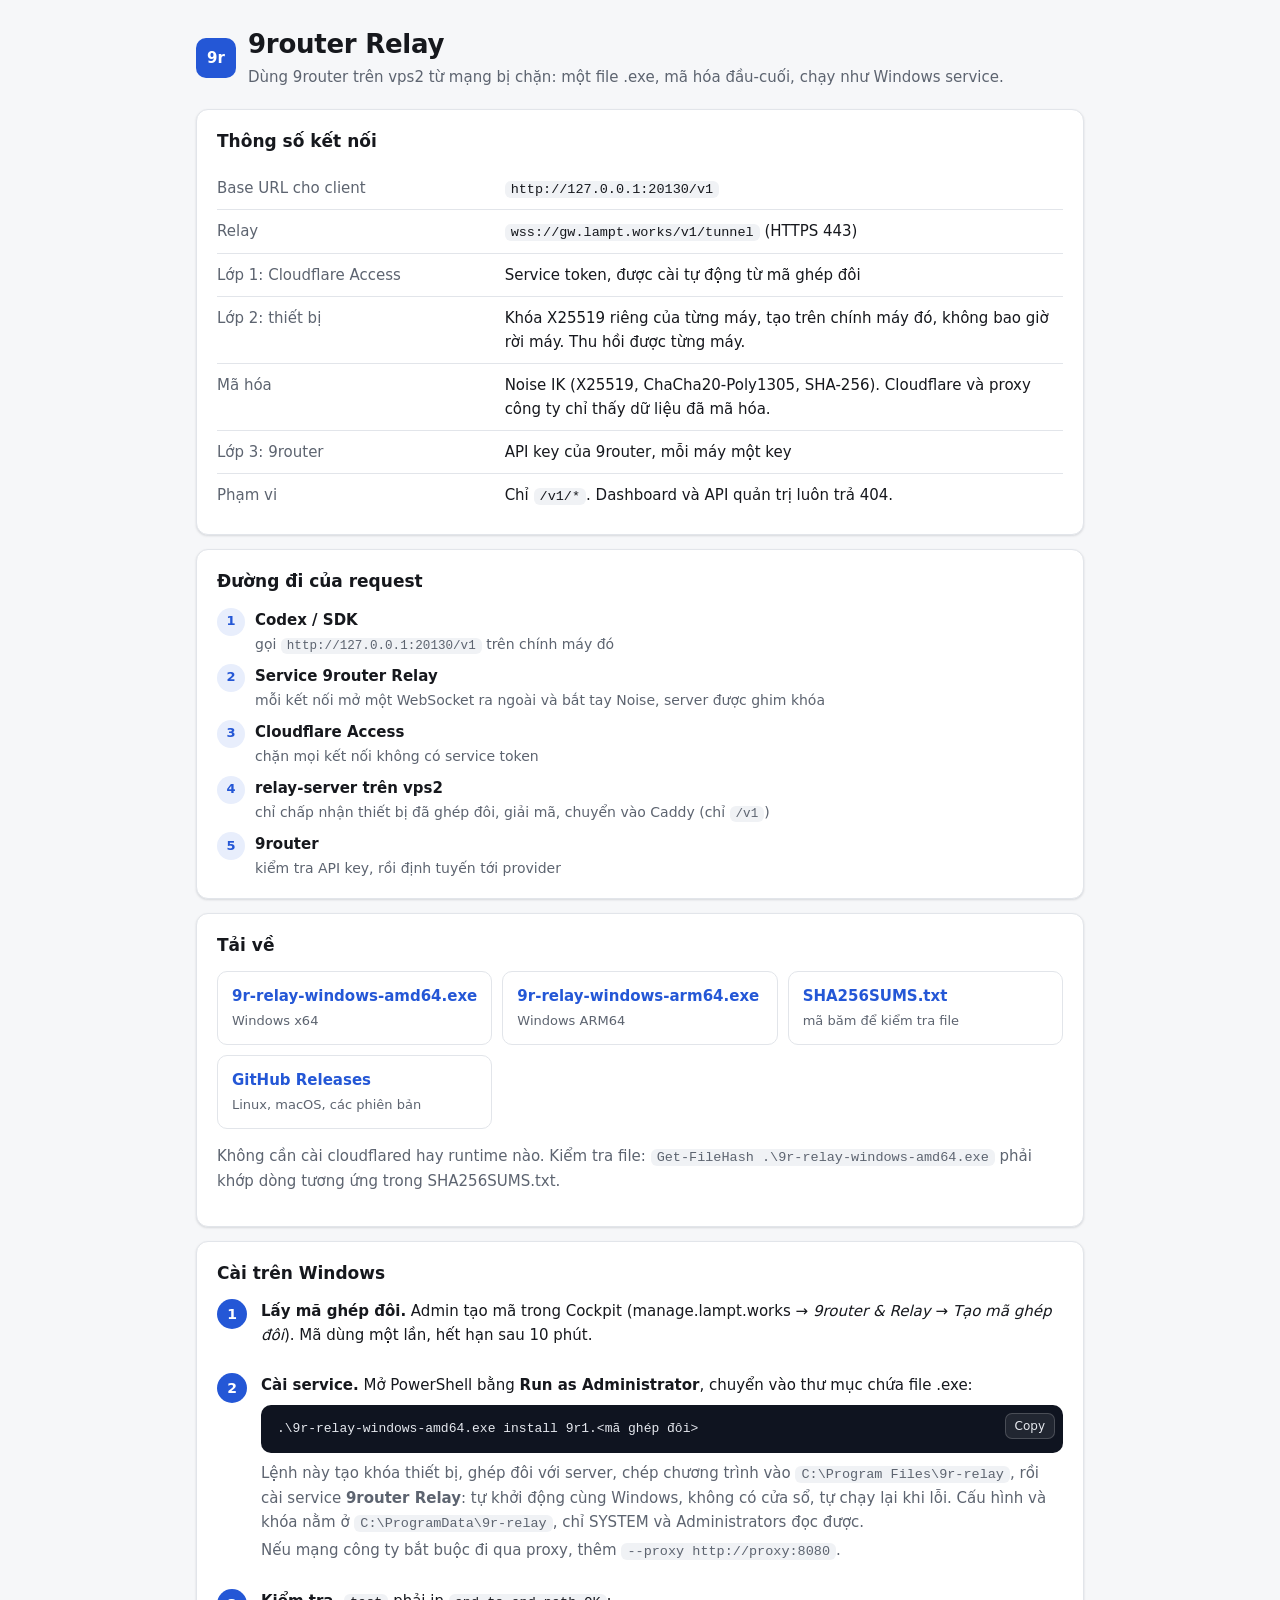
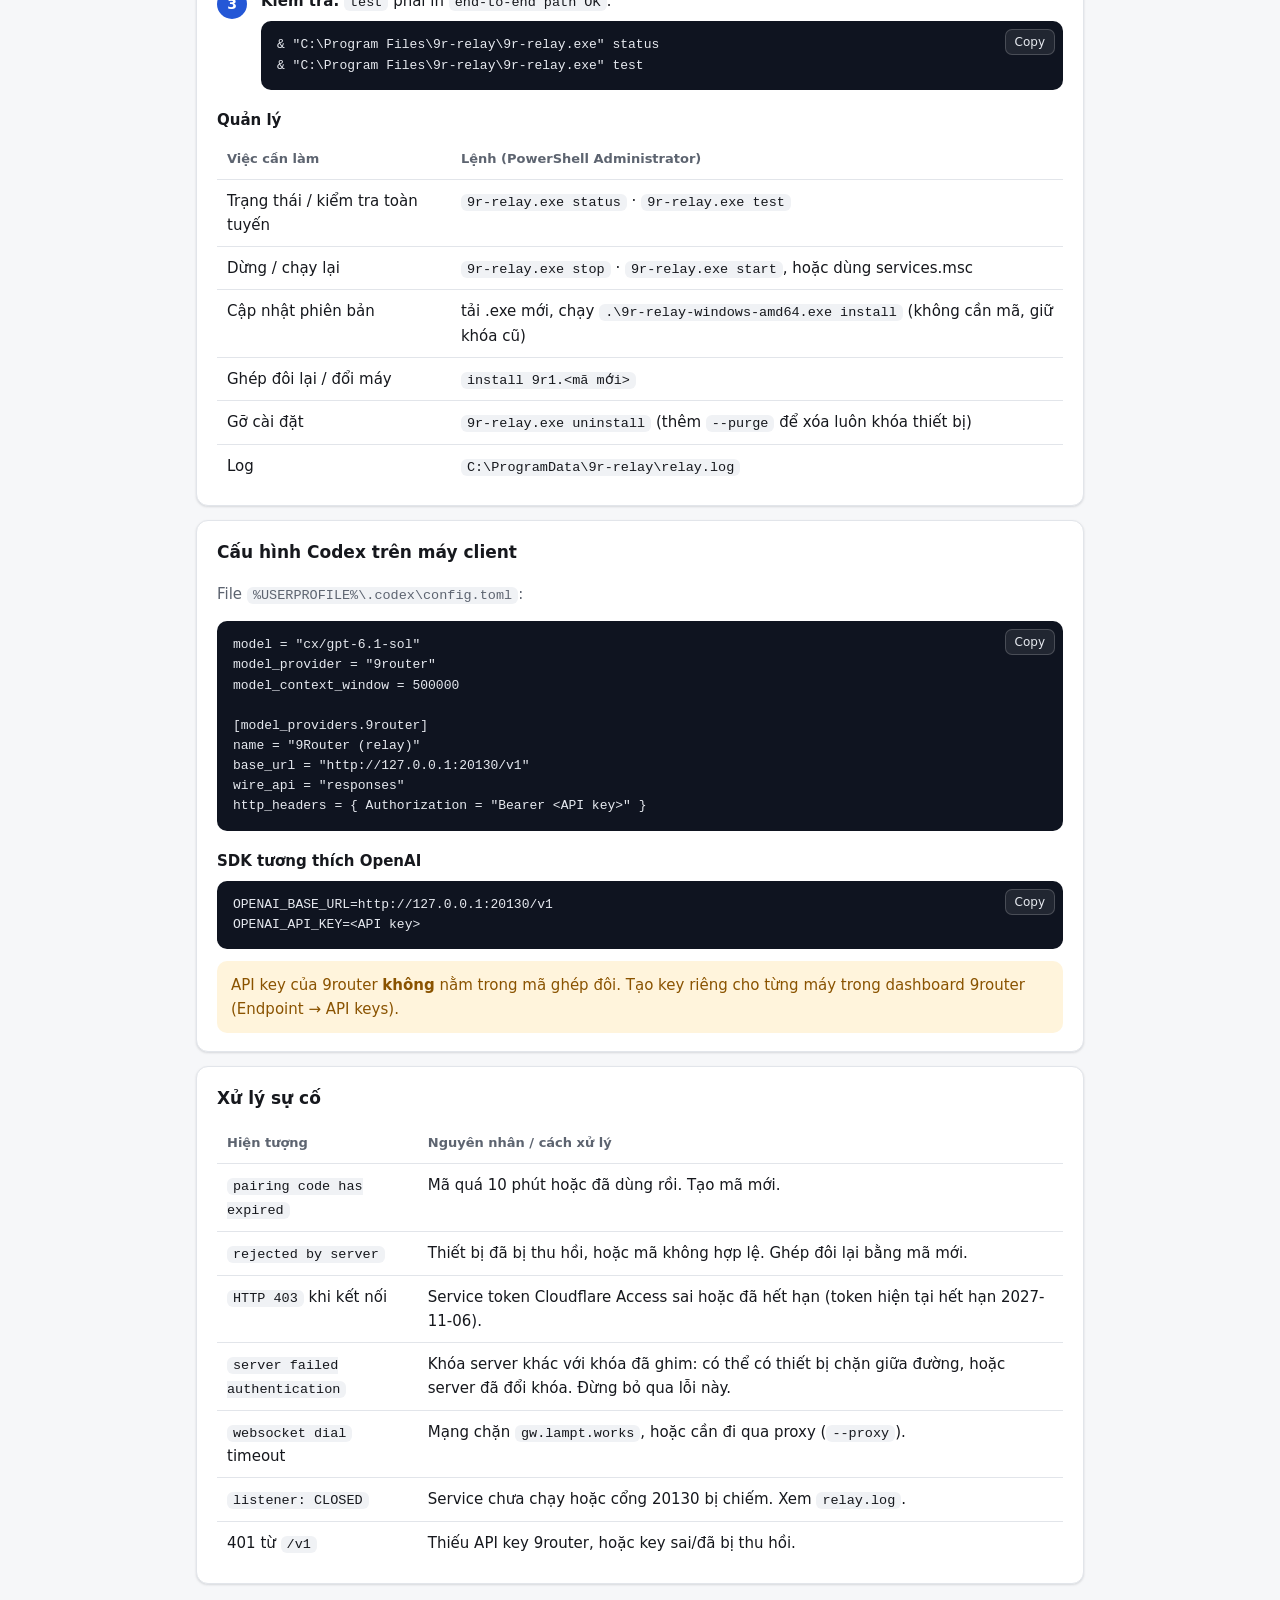
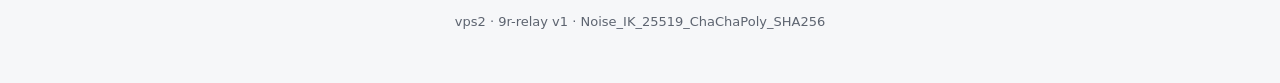
==== commit 2e0073b5: "feat(relay): 9r-relay v1 - Noise-encrypted relay with per-device pairing Modelled on Orca's mobile r" ====
--- a/deploy/vps/manage/relay/index.html
+++ b/deploy/vps/manage/relay/index.html
@@ -15,7 +15,7 @@
     <div class="logo">9r</div>
     <div>
       <h1>9router Relay</h1>
-      <p>Dùng 9router trên vps2 từ mạng bị chặn, qua Cloudflare (HTTPS 443).</p>
+      <p>Dùng 9router trên vps2 từ mạng bị chặn: một file .exe, mã hóa đầu-cuối, chạy như Windows service.</p>
     </div>
   </div>
 </header>
@@ -24,10 +24,11 @@
   <h2>Thông số kết nối</h2>
   <dl class="kv">
     <dt>Base URL cho client</dt><dd><code>http://127.0.0.1:20130/v1</code></dd>
-    <dt>Relay hostname</dt><dd><code>gw.lampt.works</code></dd>
-    <dt>Cổng local</dt><dd><code>127.0.0.1:20130</code>, chỉ trên chính máy client</dd>
-    <dt>Xác thực lớp 1</dt><dd>Cloudflare Access service token <code>9r-relay-company</code> (hết hạn 2027-11-06)</dd>
-    <dt>Xác thực lớp 2</dt><dd>API key 9router, mỗi máy một key riêng</dd>
+    <dt>Relay</dt><dd><code>wss://gw.lampt.works/v1/tunnel</code> (HTTPS 443)</dd>
+    <dt>Lớp 1: Cloudflare Access</dt><dd>Service token, được cài tự động từ mã ghép đôi</dd>
+    <dt>Lớp 2: thiết bị</dt><dd>Khóa X25519 riêng của từng máy, tạo trên chính máy đó, không bao giờ rời máy. Thu hồi được từng máy.</dd>
+    <dt>Mã hóa</dt><dd>Noise IK (X25519, ChaCha20-Poly1305, SHA-256). Cloudflare và proxy công ty chỉ thấy dữ liệu đã mã hóa.</dd>
+    <dt>Lớp 3: 9router</dt><dd>API key của 9router, mỗi máy một key</dd>
     <dt>Phạm vi</dt><dd>Chỉ <code>/v1/*</code>. Dashboard và API quản trị luôn trả 404.</dd>
   </dl>
 </section>
@@ -35,10 +36,10 @@
 <section class="card">
   <h2>Đường đi của request</h2>
   <ol class="flow">
-    <li><div class="n">1</div><div><b>Codex / SDK trên máy client</b><span>gọi <code>http://127.0.0.1:20130/v1</code></span></div></li>
-    <li><div class="n">2</div><div><b>Relay client (task nền SYSTEM)</b><span>cloudflared bọc TCP trong WebSocket, đi ra HTTPS 443</span></div></li>
+    <li><div class="n">1</div><div><b>Codex / SDK</b><span>gọi <code>http://127.0.0.1:20130/v1</code> trên chính máy đó</span></div></li>
+    <li><div class="n">2</div><div><b>Service 9router Relay</b><span>mỗi kết nối mở một WebSocket ra ngoài và bắt tay Noise, server được ghim khóa</span></div></li>
     <li><div class="n">3</div><div><b>Cloudflare Access</b><span>chặn mọi kết nối không có service token</span></div></li>
-    <li><div class="n">4</div><div><b>Tunnel 9router-vps2 → Caddy</b><span>chỉ cho qua <code>/v1</code>, luôn gắn <code>X-Forwarded-For</code></span></div></li>
+    <li><div class="n">4</div><div><b>relay-server trên vps2</b><span>chỉ chấp nhận thiết bị đã ghép đôi, giải mã, chuyển vào Caddy (chỉ <code>/v1</code>)</span></div></li>
     <li><div class="n">5</div><div><b>9router</b><span>kiểm tra API key, rồi định tuyến tới provider</span></div></li>
   </ol>
 </section>
@@ -46,44 +47,44 @@
 <section class="card">
   <h2>Tải về</h2>
   <div class="dl">
-    <a href="download/9r-relay.ps1" download><b>9r-relay.ps1</b><span>Windows: cài làm task nền</span></a>
-    <a href="https://github.com/cloudflare/cloudflared/releases/latest/download/cloudflared-windows-amd64.msi"><b>cloudflared .msi</b><span>Windows x64, bản chính thức</span></a>
-    <a href="download/9r-relay.sh" download><b>9r-relay.sh</b><span>Linux / macOS</span></a>
-    <a href="download/README.md" download><b>README.md</b><span>tài liệu kỹ thuật</span></a>
+    <a href="download/9r-relay-windows-amd64.exe" download><b>9r-relay-windows-amd64.exe</b><span>Windows x64</span></a>
+    <a href="download/9r-relay-windows-arm64.exe" download><b>9r-relay-windows-arm64.exe</b><span>Windows ARM64</span></a>
+    <a href="download/SHA256SUMS.txt" download><b>SHA256SUMS.txt</b><span>mã băm để kiểm tra file</span></a>
+    <a href="https://github.com/lampt24/9router/releases?q=relay-v"><b>GitHub Releases</b><span>Linux, macOS, các phiên bản</span></a>
   </div>
+  <p class="muted">Không cần cài cloudflared hay runtime nào. Kiểm tra file: <code>Get-FileHash .\9r-relay-windows-amd64.exe</code> phải khớp dòng tương ứng trong SHA256SUMS.txt.</p>
 </section>
 
 <section class="card">
-  <h2>Cài trên Windows (chạy ngầm)</h2>
+  <h2>Cài trên Windows</h2>
   <ol class="steps">
     <li>
-      <p><b>Cài cloudflared</b>, bằng winget hoặc file .msi ở trên:</p>
-      <div class="code"><pre><code>winget install --id Cloudflare.cloudflared</code></pre></div>
+      <p><b>Lấy mã ghép đôi.</b> Admin tạo mã trong Cockpit (manage.lampt.works → <i>9router &amp; Relay</i> → <i>Tạo mã ghép đôi</i>). Mã dùng một lần, hết hạn sau 10 phút.</p>
     </li>
     <li>
-      <p><b>Cài relay làm task nền.</b> Mở PowerShell trong thư mục chứa <code>9r-relay.ps1</code>. Script tự xin quyền Administrator, rồi hỏi <b>Client ID</b> và <b>Client Secret</b>:</p>
-      <div class="code"><pre><code>powershell -ExecutionPolicy Bypass -File .\9r-relay.ps1 -Install</code></pre></div>
-      <p class="muted">Script tạo task <b>9router Relay</b>: chạy bằng SYSTEM từ lúc khởi động máy, không mở cửa sổ nào, tự chạy lại khi bị ngắt. Script, cloudflared và token được lưu ở <code>C:\ProgramData\9r-relay</code>, chỉ Administrators đọc được.</p>
+      <p><b>Cài service.</b> Mở PowerShell bằng <b>Run as Administrator</b>, chuyển vào thư mục chứa file .exe:</p>
+      <div class="code"><pre><code>.\9r-relay-windows-amd64.exe install 9r1.&lt;mã ghép đôi&gt;</code></pre></div>
+      <p class="muted">Lệnh này tạo khóa thiết bị, ghép đôi với server, chép chương trình vào <code>C:\Program Files\9r-relay</code>, rồi cài service <b>9router Relay</b>: tự khởi động cùng Windows, không có cửa sổ, tự chạy lại khi lỗi. Cấu hình và khóa nằm ở <code>C:\ProgramData\9r-relay</code>, chỉ SYSTEM và Administrators đọc được.</p>
+      <p class="muted">Nếu mạng công ty bắt buộc đi qua proxy, thêm <code>--proxy http://proxy:8080</code>.</p>
     </li>
     <li>
-      <p><b>Kiểm tra.</b> Dòng <code>Listener</code> phải là <code>OPEN</code>, lệnh curl phải trả <code>200</code>:</p>
-      <div class="code"><pre><code>powershell -ExecutionPolicy Bypass -File .\9r-relay.ps1 -Status
-curl.exe http://127.0.0.1:20130/v1/models -H "Authorization: Bearer &lt;API key&gt;"</code></pre></div>
+      <p><b>Kiểm tra.</b> <code>test</code> phải in <code>end-to-end path OK</code>:</p>
+      <div class="code"><pre><code>& "C:\Program Files\9r-relay\9r-relay.exe" status
+& "C:\Program Files\9r-relay\9r-relay.exe" test</code></pre></div>
     </li>
   </ol>
-  <p class="note">Service token và API key <b>không</b> có trên trang này. Lấy chúng trên máy nhà, trong <code>C:\Users\lampt\.9r-relay\</code> (<code>credentials.json</code> và <code>api-key.txt</code>). Mỗi máy nên dùng một API key riêng, tạo trong dashboard 9router.</p>
 
   <h3>Quản lý</h3>
   <div class="table-scroll">
   <table>
-    <thead><tr><th>Việc cần làm</th><th>Lệnh</th></tr></thead>
+    <thead><tr><th>Việc cần làm</th><th>Lệnh (PowerShell Administrator)</th></tr></thead>
     <tbody>
-      <tr><td>Xem trạng thái và log</td><td><code>.\9r-relay.ps1 -Status</code></td></tr>
-      <tr><td>Khởi động lại / dừng / chạy</td><td><code>-Restart</code> · <code>-Stop</code> · <code>-Start</code></td></tr>
-      <tr><td>Đổi service token</td><td><code>.\9r-relay.ps1 -Install -ResetCredentials</code></td></tr>
-      <tr><td>Cập nhật cloudflared hoặc script</td><td>cập nhật xong thì chạy lại <code>-Install</code></td></tr>
-      <tr><td>Gỡ cài đặt</td><td><code>-Uninstall</code> (thêm <code>-Purge</code> để xóa luôn token)</td></tr>
-      <tr><td>Chạy thử trong cửa sổ hiện tại</td><td><code>-Foreground</code></td></tr>
+      <tr><td>Trạng thái / kiểm tra toàn tuyến</td><td><code>9r-relay.exe status</code> · <code>9r-relay.exe test</code></td></tr>
+      <tr><td>Dừng / chạy lại</td><td><code>9r-relay.exe stop</code> · <code>9r-relay.exe start</code>, hoặc dùng services.msc</td></tr>
+      <tr><td>Cập nhật phiên bản</td><td>tải .exe mới, chạy <code>.\9r-relay-windows-amd64.exe install</code> (không cần mã, giữ khóa cũ)</td></tr>
+      <tr><td>Ghép đôi lại / đổi máy</td><td><code>install 9r1.&lt;mã mới&gt;</code></td></tr>
+      <tr><td>Gỡ cài đặt</td><td><code>9r-relay.exe uninstall</code> (thêm <code>--purge</code> để xóa luôn khóa thiết bị)</td></tr>
+      <tr><td>Log</td><td><code>C:\ProgramData\9r-relay\relay.log</code></td></tr>
     </tbody>
   </table>
   </div>
@@ -104,6 +105,7 @@
   <h3>SDK tương thích OpenAI</h3>
   <div class="code"><pre><code>OPENAI_BASE_URL=http://127.0.0.1:20130/v1
 OPENAI_API_KEY=&lt;API key&gt;</code></pre></div>
+  <p class="note">API key của 9router <b>không</b> nằm trong mã ghép đôi. Tạo key riêng cho từng máy trong dashboard 9router (Endpoint → API keys).</p>
 </section>
 
 <section class="card">
@@ -112,17 +114,19 @@
   <table>
     <thead><tr><th>Hiện tượng</th><th>Nguyên nhân / cách xử lý</th></tr></thead>
     <tbody>
-      <tr><td><code>Listener CLOSED</code></td><td>Task chưa chạy hoặc cloudflared lỗi. Chạy <code>-Restart</code>, rồi xem log bằng <code>-Status</code> (mở PowerShell bằng quyền Administrator).</td></tr>
-      <tr><td><code>websocket: bad handshake</code> trong log</td><td>Service token sai hoặc đã hết hạn. Chạy <code>-Install -ResetCredentials</code>.</td></tr>
-      <tr><td>401 từ <code>/v1</code></td><td>Thiếu API key, hoặc key sai/đã bị thu hồi.</td></tr>
-      <tr><td>404</td><td>Đường dẫn không phải <code>/v1/*</code>. Relay cố ý chặn các đường còn lại.</td></tr>
-      <tr><td>Không tới được <code>gw.lampt.works</code></td><td>Mạng chặn cả domain. Báo admin để chuyển relay sang hostname khác.</td></tr>
+      <tr><td><code>pairing code has expired</code></td><td>Mã quá 10 phút hoặc đã dùng rồi. Tạo mã mới.</td></tr>
+      <tr><td><code>rejected by server</code></td><td>Thiết bị đã bị thu hồi, hoặc mã không hợp lệ. Ghép đôi lại bằng mã mới.</td></tr>
+      <tr><td><code>HTTP 403</code> khi kết nối</td><td>Service token Cloudflare Access sai hoặc đã hết hạn (token hiện tại hết hạn 2027-11-06).</td></tr>
+      <tr><td><code>server failed authentication</code></td><td>Khóa server khác với khóa đã ghim: có thể có thiết bị chặn giữa đường, hoặc server đã đổi khóa. Đừng bỏ qua lỗi này.</td></tr>
+      <tr><td><code>websocket dial</code> timeout</td><td>Mạng chặn <code>gw.lampt.works</code>, hoặc cần đi qua proxy (<code>--proxy</code>).</td></tr>
+      <tr><td><code>listener: CLOSED</code></td><td>Service chưa chạy hoặc cổng 20130 bị chiếm. Xem <code>relay.log</code>.</td></tr>
+      <tr><td>401 từ <code>/v1</code></td><td>Thiếu API key 9router, hoặc key sai/đã bị thu hồi.</td></tr>
     </tbody>
   </table>
   </div>
 </section>
 
-<footer>vps2 · 9router relay</footer>
+<footer>vps2 · 9r-relay v1 · Noise_IK_25519_ChaChaPoly_SHA256</footer>
 </div>
 </body>
 </html>
--- a/deploy/vps/manage/relay/assets/site.css
+++ b/deploy/vps/manage/relay/assets/site.css
@@ -107,6 +107,8 @@
 thead th { border-top: 0; color: var(--muted); font-weight: 600; font-size: 13px; }
 .table-scroll { overflow-x: auto; }
 pre.out { background: var(--surface-2); color: var(--fg); border-radius: 10px; padding: 12px 14px; font: 13px/1.5 var(--mono); overflow-x: auto; margin: 0; white-space: pre-wrap; }
+.input { flex: 1 1 220px; min-width: 0; padding: 9px 12px; border-radius: 9px; border: 1px solid var(--line); background: var(--surface); color: var(--fg); font: 14px/1.2 inherit; font-family: inherit; }
+.input:focus { outline: 2px solid var(--accent); outline-offset: 1px; }
 footer { margin-top: 28px; color: var(--muted); font-size: 13px; text-align: center; }
 
 /* Grid/flex children default to min-width:auto and grow to fit long code lines;
